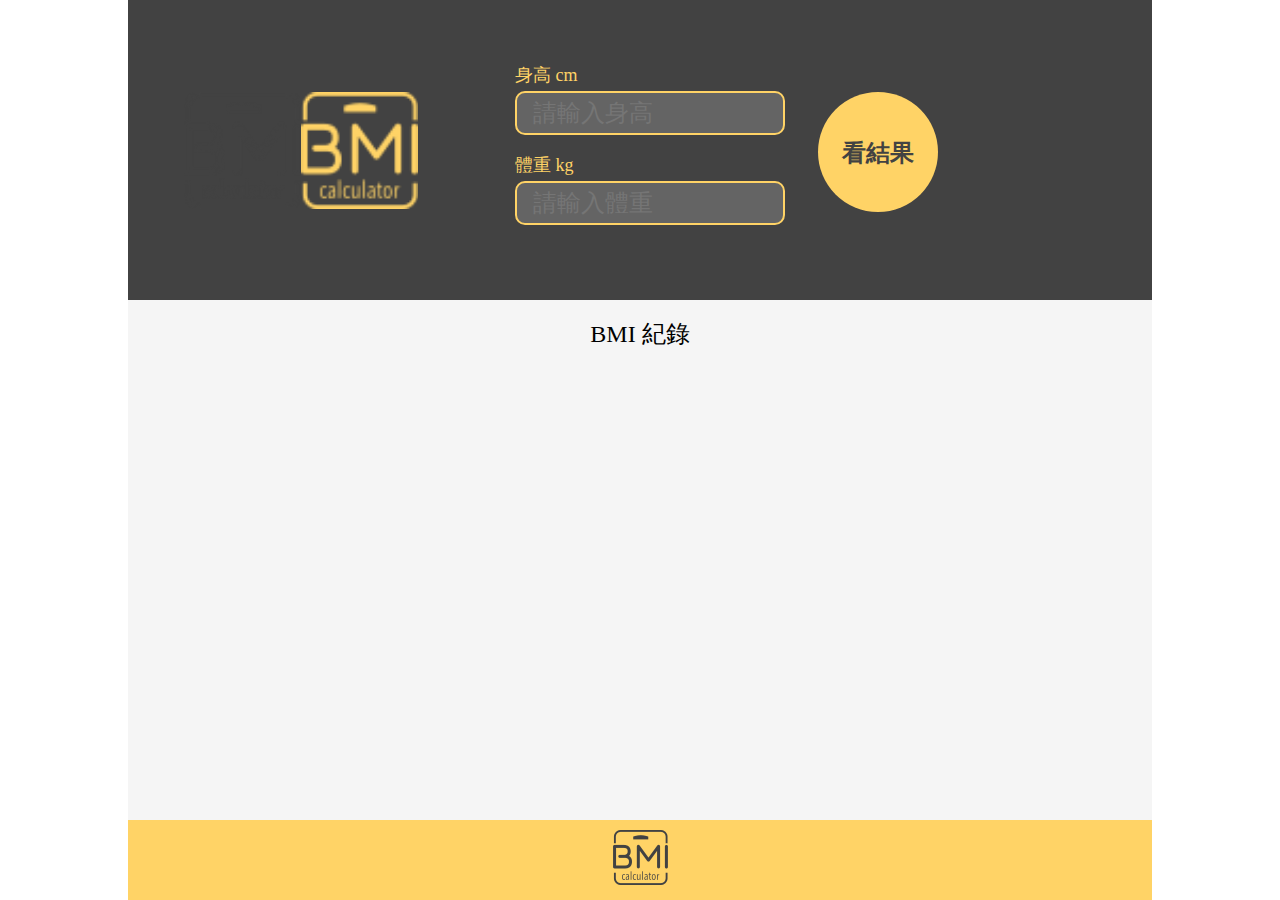
==== js/bmi/bmi.html @ 58bdea58 "BMI" ====
<!DOCTYPE html>
  <head>
    <meta charset="UTF-8">
    <meta name="viewport" content="width=device-width, initial-scale=1">
    <meta name="Description" content="">
    <!--<script src="http://connect.facebook.net/zh_TW/all.js"></script>-->
    <title>FB</title>
    <style type="text/css">
      html, body {
      height:100%;
      width: 1024px;
      margin: 0px auto;
      }
      #wrap {
        position: relative;
        margin:  0px auto ;
        width: 1024px;
        min-height: 100%;
        background-color: #f5f5f5;
      }
      #bmihead{
        height: 300px;
        color: #FFD366;
        background-color: #424242;
      }
      #logo{
        position: absolute;
        top: 92px;
        left: 56px;
        border-right: 117px solid transparent;
        width: 117px;
        height: 117px;
        overflow:hidden;
        filter:drop-shadow(117px 0px #FFD366);
      }
      #bmifrom{
        position:absolute;
        top:  15px;
        left: 387px;
        margin: 50px auto;
      }
      label{
        font-size: 18px;
        line-height: 21px;
        color: #FFD366;
      }
      input{
        width: 234px;
        height: 40px;
        padding: 0px 16px;
        font-size: 24px;
        line-height: 25px;
        color: #fff;
        background-color: #646464;
        border: solid 2px #FFD366;
        border-radius: 10px;
        margin: 5px 0px 20px 0px;
      }
      #bmibut{
        position:absolute;
        top: 92px;
        left: 690px;
        width: 120px;
        height: 120px;
        color: #424242;
        font-size: 24px;
        line-height: 25px;
        font-weight: bold;
        text-decoration: none;
        border: none;
        background-color:#FFD366;
        border-radius:99em;
      }
      #bmimain{
        text-align:center;
        padding: 20px 0px 80px 0px;
      }
      #bmititle{
        font-size: 24px;
        line-height: 28px;
      }
      #bmifoot{
        position:relative;
        width:100%;
        height:80px;
        margin-top: -80px;
        text-align: center;
        background-color: #FFD366;
        clear:both;
      }
      #bmifoot img{
        margin: 10px auto;
      }
    </style>
  </head>
  <body>
    <div id="wrap">
        <div id="bmihead">
          <img id="logo" src="./images/bmiclogo.png"/><br>
            <form id="bmifrom">
              <label>身高 cm</label><br>
              <input type="number" name="quantity" min="30" max="500" placeholder="請輸入身高"><br>
              <label>體重 kg</label><br>
              <input type="number" name="quantity" min="10" max="800" placeholder="請輸入體重"><br>
            </form>
          <button id="bmibut" type="button">看結果</button>
        </div>
        <div id="bmimain">
          <div id="bmititle">BMI 紀錄</div>
        </div>
    </div>
        <div id="bmifoot">
        <img src="./images/bmiclogo.png"/>
        </div>
      </div>
  </body>
</html>
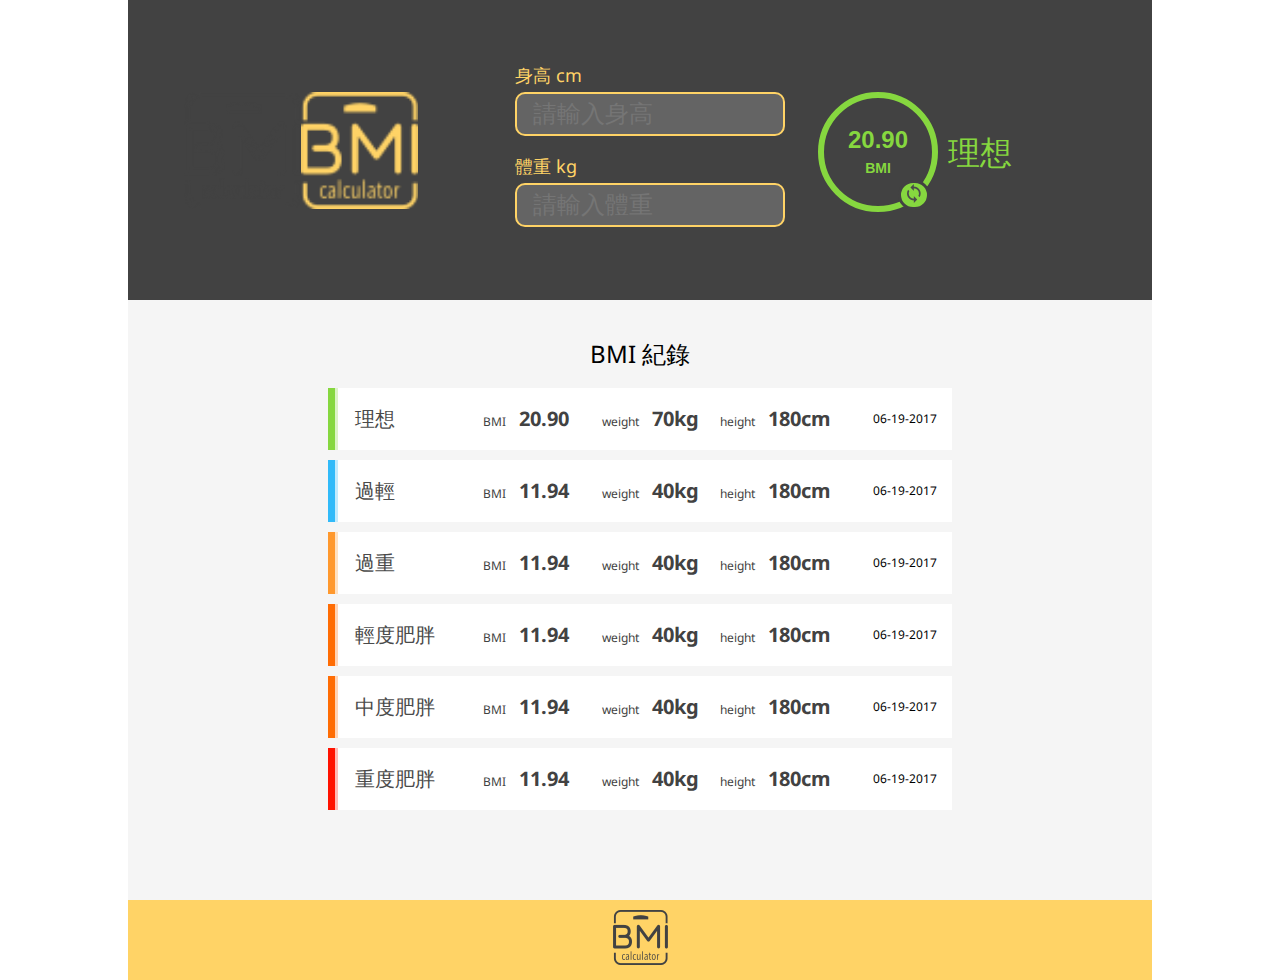
==== commit 0f28ff56: "BMI" ====
--- a/js/bmi/bmi.html
+++ b/js/bmi/bmi.html
@@ -5,11 +5,13 @@
     <meta name="Description" content="">
     <!--<script src="http://connect.facebook.net/zh_TW/all.js"></script>-->
     <title>FB</title>
+    <link href="https://fonts.googleapis.com/css?family=Noto+Sans" rel="stylesheet">
     <style type="text/css">
       html, body {
       height:100%;
       width: 1024px;
       margin: 0px auto;
+      font-family: 'Noto Sans', sans-serif;
       }
       #wrap {
         position: relative;
@@ -22,6 +24,7 @@
         height: 300px;
         color: #FFD366;
         background-color: #424242;
+        -webkit-user-select: none;
       }
       #logo{
         position: absolute;
@@ -40,6 +43,7 @@
         margin: 50px auto;
       }
       label{
+        font-family: .AppleSystemUIFont;
         font-size: 18px;
         line-height: 21px;
         color: #FFD366;
@@ -55,6 +59,7 @@
         border: solid 2px #FFD366;
         border-radius: 10px;
         margin: 5px 0px 20px 0px;
+        outline: none;/*去除超連結的虛線外框*/
       }
       #bmibut{
         position:absolute;
@@ -70,14 +75,127 @@
         border: none;
         background-color:#FFD366;
         border-radius:99em;
+        -webkit-user-select: none;
+        outline: none;/*去除超連結的虛線外框*/
+      }
+      #bmibut:hover{
+        box-shadow: 0 0 6px 3px rgba(255,196,50,0.64);
+      }
+      #bmibut:active{
+        box-shadow: none;
+        background-color:rgba(222,168,33,1);
+      }
+      #bmiresults{
+        position:absolute;
+        top: 92px;
+        left: 690px;
+        width: 120px;
+        height: 120px;
+        color: #86D73F;
+        font-size: 24px;
+        line-height: 25px;
+        font-weight: bold;
+        text-decoration: none;
+        border: 6px solid #86D73F;
+        background-color:#424242;
+        border-radius:99em;
+        -webkit-user-select: none;
+        outline: none;/*去除超連結的虛線外框*/
+        float: left;
+      }
+      #bmiresults strong{
+        font-family: .AppleSystemUIFont;
+        font-size: 14px;
+        line-height: 17px;
+      }
+      #reset{
+        width: 30px
+        height: 30px;
+        position:absolute;
+        top: 180px;
+        left: 770px;
+        border-radius:99em;
+        background: #86D73F;
+        border: 3px solid #424242;
+      }
+      #bmiresultsname{
+        width: 64px;
+        position:absolute;
+        top: 130px;
+        left: 820px;
+        font-family: .SFNSDisplay;
+        font-size: 32px;
+        color: #86D73F;
       }
       #bmimain{
         text-align:center;
         padding: 20px 0px 80px 0px;
+        margin-bottom: 80px;
       }
       #bmititle{
         font-size: 24px;
         line-height: 28px;
+        margin: 20px auto;
+      }
+      .bmibox {
+        margin: 10px auto;
+        line-height: 62px;
+        width: 624px;
+        height: 62px;
+        background-color: #fff;
+      }
+      .bmicolor{
+        width: 7px;
+        line-height:62px;
+        float: left;
+        -webkit-user-select: none;
+      }
+      #good{
+        background-color: #86D73F;
+        box-shadow:3px 0px rgba(134,215,63,0.29);
+      }
+      #too-light{
+        background-color: #31BAF9;
+        box-shadow:3px 0px rgba(49,186,249,0.29);
+      }
+      #too-heavy{
+        background-color: #FF982D;
+        box-shadow:3px 0px rgba(255,152,45,0.29);
+      }
+      #mild-obese{
+        background-color: #FF6C03;
+        box-shadow:3px 0px rgba(255,108,3,0.29);
+      }
+      #moderately-fat{
+        background-color: #FF6C03;
+        box-shadow:3px 0px rgba(255,108,3,0.29);
+      }
+      #severe-obesity{
+        background-color: #FF1200;
+        box-shadow:3px 0px rgba(255,18,0,0.29);
+      }
+      .bmistatus{
+        width: 15%;
+        margin: 0px 20px;
+        font-size: 20px;
+        color: #4A4A4A;
+        text-align: left;
+        float: left;
+      }
+      .bminame{
+        width: 20%;
+        font-size: 12px;
+        color: #424242;
+        float: left;
+      }
+      .bminame strong{
+        margin: 0px 10px;
+        font-size: 20px;
+      }
+      .bmidata{
+        float: right;
+        font-size: 12px;
+        margin: 0px 15px;
       }
       #bmifoot{
         position:relative;
@@ -103,10 +221,65 @@
               <label>體重 kg</label><br>
               <input type="number" name="quantity" min="10" max="800" placeholder="請輸入體重"><br>
             </form>
-          <button id="bmibut" type="button">看結果</button>
+          <button id="bmiresults" type="button">
+            20.90<br><strong>BMI</strong>
+            <button id="reset" type="button">
+              <img src="./images/icons_loop.png">
+            </button>
+            <div id="bmiresultsname">理想</div>
+          </button>
+          <!--<button id="bmibut" type="button">看結果</button>-->
         </div>
         <div id="bmimain">
           <div id="bmititle">BMI 紀錄</div>
+          <div class="bmibox">
+            <div class="bmicolor" id="good">&nbsp;</div>
+            <div class="bmistatus">理想</div>
+            <div class="bminame">BMI <strong>20.90</strong> </div>
+            <div class="bminame">weight <strong>70kg</strong> </div>
+            <div class="bminame">height <strong>180cm</strong> </div>
+            <div class="bmidata">06-19-2017</div>
+          </div>
+          <div class="bmibox">
+            <div class="bmicolor" id="too-light">&nbsp;</div>
+            <div class="bmistatus">過輕</div>
+            <div class="bminame">BMI <strong>11.94</strong> </div>
+            <div class="bminame">weight <strong>40kg</strong> </div>
+            <div class="bminame">height <strong>180cm</strong> </div>
+            <div class="bmidata">06-19-2017</div>
+          </div>
+          <div class="bmibox">
+            <div class="bmicolor" id="too-heavy">&nbsp;</div>
+            <div class="bmistatus">過重</div>
+            <div class="bminame">BMI <strong>11.94</strong> </div>
+            <div class="bminame">weight <strong>40kg</strong> </div>
+            <div class="bminame">height <strong>180cm</strong> </div>
+            <div class="bmidata">06-19-2017</div>
+          </div>
+          <div class="bmibox">
+            <div class="bmicolor" id="mild-obese">&nbsp;</div>
+            <div class="bmistatus">輕度肥胖</div>
+            <div class="bminame">BMI <strong>11.94</strong> </div>
+            <div class="bminame">weight <strong>40kg</strong> </div>
+            <div class="bminame">height <strong>180cm</strong> </div>
+            <div class="bmidata">06-19-2017</div>
+          </div>
+          <div class="bmibox">
+            <div class="bmicolor" id="moderately-fat">&nbsp;</div>
+            <div class="bmistatus">中度肥胖</div>
+            <div class="bminame">BMI <strong>11.94</strong> </div>
+            <div class="bminame">weight <strong>40kg</strong> </div>
+            <div class="bminame">height <strong>180cm</strong> </div>
+            <div class="bmidata">06-19-2017</div>
+          </div>
+          <div class="bmibox">
+            <div class="bmicolor" id="severe-obesity">&nbsp;</div>
+            <div class="bmistatus">重度肥胖</div>
+            <div class="bminame">BMI <strong>11.94</strong> </div>
+            <div class="bminame">weight <strong>40kg</strong> </div>
+            <div class="bminame">height <strong>180cm</strong> </div>
+            <div class="bmidata">06-19-2017</div>
+          </div>
         </div>
     </div>
         <div id="bmifoot">
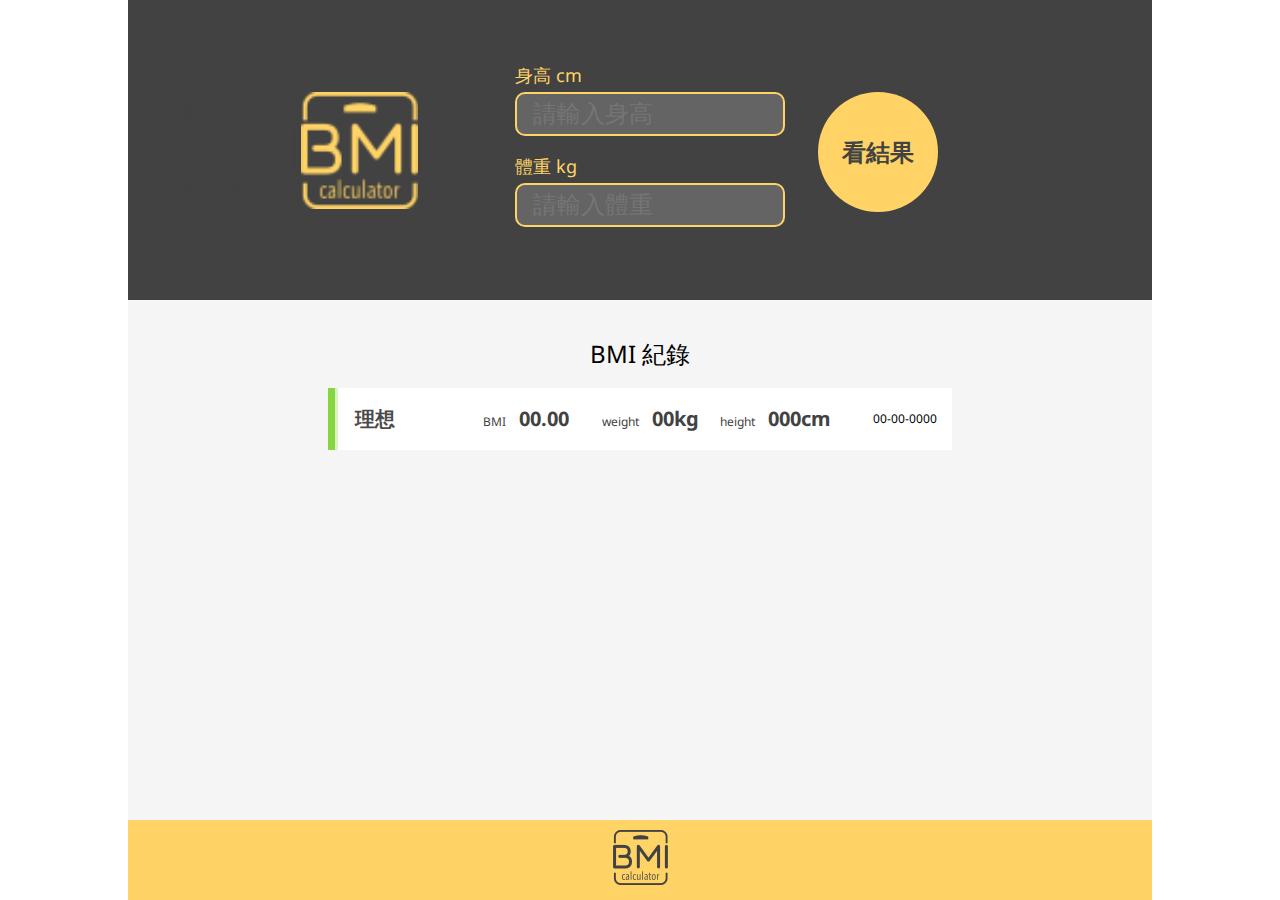
==== commit 6b93e2d4: "Bmi 計算功能" ====
--- a/js/bmi/bmi.html
+++ b/js/bmi/bmi.html
@@ -3,213 +3,10 @@
     <meta charset="UTF-8">
     <meta name="viewport" content="width=device-width, initial-scale=1">
     <meta name="Description" content="">
-    <!--<script src="http://connect.facebook.net/zh_TW/all.js"></script>-->
     <title>FB</title>
     <link href="https://fonts.googleapis.com/css?family=Noto+Sans" rel="stylesheet">
-    <style type="text/css">
-      html, body {
-      height:100%;
-      width: 1024px;
-      margin: 0px auto;
-      font-family: 'Noto Sans', sans-serif;
-      }
-      #wrap {
-        position: relative;
-        margin:  0px auto ;
-        width: 1024px;
-        min-height: 100%;
-        background-color: #f5f5f5;
-      }
-      #bmihead{
-        height: 300px;
-        color: #FFD366;
-        background-color: #424242;
-        -webkit-user-select: none;
-      }
-      #logo{
-        position: absolute;
-        top: 92px;
-        left: 56px;
-        border-right: 117px solid transparent;
-        width: 117px;
-        height: 117px;
-        overflow:hidden;
-        filter:drop-shadow(117px 0px #FFD366);
-      }
-      #bmifrom{
-        position:absolute;
-        top:  15px;
-        left: 387px;
-        margin: 50px auto;
-      }
-      label{
-        font-family: .AppleSystemUIFont;
-        font-size: 18px;
-        line-height: 21px;
-        color: #FFD366;
-      }
-      input{
-        width: 234px;
-        height: 40px;
-        padding: 0px 16px;
-        font-size: 24px;
-        line-height: 25px;
-        color: #fff;
-        background-color: #646464;
-        border: solid 2px #FFD366;
-        border-radius: 10px;
-        margin: 5px 0px 20px 0px;
-        outline: none;/*去除超連結的虛線外框*/
-      }
-      #bmibut{
-        position:absolute;
-        top: 92px;
-        left: 690px;
-        width: 120px;
-        height: 120px;
-        color: #424242;
-        font-size: 24px;
-        line-height: 25px;
-        font-weight: bold;
-        text-decoration: none;
-        border: none;
-        background-color:#FFD366;
-        border-radius:99em;
-        -webkit-user-select: none;
-        outline: none;/*去除超連結的虛線外框*/
-      }
-      #bmibut:hover{
-        box-shadow: 0 0 6px 3px rgba(255,196,50,0.64);
-      }
-      #bmibut:active{
-        box-shadow: none;
-        background-color:rgba(222,168,33,1);
-      }
-      #bmiresults{
-        position:absolute;
-        top: 92px;
-        left: 690px;
-        width: 120px;
-        height: 120px;
-        color: #86D73F;
-        font-size: 24px;
-        line-height: 25px;
-        font-weight: bold;
-        text-decoration: none;
-        border: 6px solid #86D73F;
-        background-color:#424242;
-        border-radius:99em;
-        -webkit-user-select: none;
-        outline: none;/*去除超連結的虛線外框*/
-        float: left;
-      }
-      #bmiresults strong{
-        font-family: .AppleSystemUIFont;
-        font-size: 14px;
-        line-height: 17px;
-      }
-      #reset{
-        width: 30px
-        height: 30px;
-        position:absolute;
-        top: 180px;
-        left: 770px;
-        border-radius:99em;
-        background: #86D73F;
-        border: 3px solid #424242;
-      }
-      #bmiresultsname{
-        width: 64px;
-        position:absolute;
-        top: 130px;
-        left: 820px;
-        font-family: .SFNSDisplay;
-        font-size: 32px;
-        color: #86D73F;
-      }
-      #bmimain{
-        text-align:center;
-        padding: 20px 0px 80px 0px;
-        margin-bottom: 80px;
-      }
-      #bmititle{
-        font-size: 24px;
-        line-height: 28px;
-        margin: 20px auto;
-      }
-      .bmibox {
-        margin: 10px auto;
-        line-height: 62px;
-        width: 624px;
-        height: 62px;
-        background-color: #fff;
-      }
-      .bmicolor{
-        width: 7px;
-        line-height:62px;
-        float: left;
-        -webkit-user-select: none;
-      }
-      #good{
-        background-color: #86D73F;
-        box-shadow:3px 0px rgba(134,215,63,0.29);
-      }
-      #too-light{
-        background-color: #31BAF9;
-        box-shadow:3px 0px rgba(49,186,249,0.29);
-      }
-      #too-heavy{
-        background-color: #FF982D;
-        box-shadow:3px 0px rgba(255,152,45,0.29);
-      }
-      #mild-obese{
-        background-color: #FF6C03;
-        box-shadow:3px 0px rgba(255,108,3,0.29);
-      }
-      #moderately-fat{
-        background-color: #FF6C03;
-        box-shadow:3px 0px rgba(255,108,3,0.29);
-      }
-      #severe-obesity{
-        background-color: #FF1200;
-        box-shadow:3px 0px rgba(255,18,0,0.29);
-      }
-      .bmistatus{
-        width: 15%;
-        margin: 0px 20px;
-        font-size: 20px;
-        color: #4A4A4A;
-        text-align: left;
-        float: left;
-      }
-      .bminame{
-        width: 20%;
-        font-size: 12px;
-        color: #424242;
-        float: left;
-      }
-      .bminame strong{
-        margin: 0px 10px;
-        font-size: 20px;
-      }
-      .bmidata{
-        float: right;
-        font-size: 12px;
-        margin: 0px 15px;
-      }
-      #bmifoot{
-        position:relative;
-        width:100%;
-        height:80px;
-        margin-top: -80px;
-        text-align: center;
-        background-color: #FFD366;
-        clear:both;
-      }
-      #bmifoot img{
-        margin: 10px auto;
-      }
-    </style>
+    <link href="./css/styles.css" rel="stylesheet">
+    <link href="./css/levelcolor.css" rel="stylesheet">
   </head>
   <body>
     <div id="wrap">
@@ -217,68 +14,75 @@
           <img id="logo" src="./images/bmiclogo.png"/><br>
             <form id="bmifrom">
               <label>身高 cm</label><br>
-              <input type="number" name="quantity" min="30" max="500" placeholder="請輸入身高"><br>
+              <input type="text" id="bdy_height" maxlength="3" placeholder="請輸入身高" required="required"><br>
               <label>體重 kg</label><br>
-              <input type="number" name="quantity" min="10" max="800" placeholder="請輸入體重"><br>
+              <input type="text" id="bdy_weight" maxlength="4" placeholder="請輸入體重" required="required"><br>
             </form>
-          <button id="bmiresults" type="button">
-            20.90<br><strong>BMI</strong>
-            <button id="reset" type="button">
-              <img src="./images/icons_loop.png">
-            </button>
-            <div id="bmiresultsname">理想</div>
-          </button>
-          <!--<button id="bmibut" type="button">看結果</button>-->
+            <div id="all_btn">
+              <button class="bmiresults" type="button">
+                <div id="bmistatus">00.00<br><strong>BMI</strong></div>
+                <button class="reset_btn" type="button">
+                  <img src="./images/icons_loop.png">
+                </button>
+                <div class="bmiresultsname">XX</div>
+              </button>
+              <button id="bmibut_btn" type="button">看結果</button>
+            </div>
         </div>
         <div id="bmimain">
           <div id="bmititle">BMI 紀錄</div>
-          <div class="bmibox">
-            <div class="bmicolor" id="good">&nbsp;</div>
-            <div class="bmistatus">理想</div>
-            <div class="bminame">BMI <strong>20.90</strong> </div>
-            <div class="bminame">weight <strong>70kg</strong> </div>
-            <div class="bminame">height <strong>180cm</strong> </div>
-            <div class="bmidata">06-19-2017</div>
-          </div>
-          <div class="bmibox">
-            <div class="bmicolor" id="too-light">&nbsp;</div>
-            <div class="bmistatus">過輕</div>
-            <div class="bminame">BMI <strong>11.94</strong> </div>
-            <div class="bminame">weight <strong>40kg</strong> </div>
-            <div class="bminame">height <strong>180cm</strong> </div>
-            <div class="bmidata">06-19-2017</div>
-          </div>
-          <div class="bmibox">
-            <div class="bmicolor" id="too-heavy">&nbsp;</div>
-            <div class="bmistatus">過重</div>
-            <div class="bminame">BMI <strong>11.94</strong> </div>
-            <div class="bminame">weight <strong>40kg</strong> </div>
-            <div class="bminame">height <strong>180cm</strong> </div>
-            <div class="bmidata">06-19-2017</div>
-          </div>
-          <div class="bmibox">
-            <div class="bmicolor" id="mild-obese">&nbsp;</div>
-            <div class="bmistatus">輕度肥胖</div>
-            <div class="bminame">BMI <strong>11.94</strong> </div>
-            <div class="bminame">weight <strong>40kg</strong> </div>
-            <div class="bminame">height <strong>180cm</strong> </div>
-            <div class="bmidata">06-19-2017</div>
-          </div>
-          <div class="bmibox">
-            <div class="bmicolor" id="moderately-fat">&nbsp;</div>
-            <div class="bmistatus">中度肥胖</div>
-            <div class="bminame">BMI <strong>11.94</strong> </div>
-            <div class="bminame">weight <strong>40kg</strong> </div>
-            <div class="bminame">height <strong>180cm</strong> </div>
-            <div class="bmidata">06-19-2017</div>
-          </div>
-          <div class="bmibox">
-            <div class="bmicolor" id="severe-obesity">&nbsp;</div>
-            <div class="bmistatus">重度肥胖</div>
-            <div class="bminame">BMI <strong>11.94</strong> </div>
-            <div class="bminame">weight <strong>40kg</strong> </div>
-            <div class="bminame">height <strong>180cm</strong> </div>
-            <div class="bmidata">06-19-2017</div>
+          <div id="allbmibox">
+
+            <div class="bmibox">
+              <div class="bmicolor" id="good">&nbsp;</div>
+              <div class="bmistatusbox">理想</div>
+              <div class="bminame bminamebox">BMI <strong>00.00</strong> </div>
+              <div class="bminame weightbox">weight <strong>00kg</strong> </div>
+              <div class="bminame heightbox">height <strong>000cm</strong> </div>
+              <div class="bmidata">00-00-0000</div>
+            </div>
+          <!--
+            <div class="bmibox">
+              <div class="bmicolor" id="too-light">&nbsp;</div>
+              <div class="bmistatus">過輕</div>
+              <div class="bminame">BMI <strong>11.94</strong> </div>
+              <div class="bminame">weight <strong>40kg</strong> </div>
+              <div class="bminame">height <strong>180cm</strong> </div>
+              <div class="bmidata">06-19-2017</div>
+            </div>
+            <div class="bmibox">
+              <div class="bmicolor" id="too-heavy">&nbsp;</div>
+              <div class="bmistatus">過重</div>
+              <div class="bminame">BMI <strong>11.94</strong> </div>
+              <div class="bminame">weight <strong>40kg</strong> </div>
+              <div class="bminame">height <strong>180cm</strong> </div>
+              <div class="bmidata">06-19-2017</div>
+            </div>
+            <div class="bmibox">
+              <div class="bmicolor" id="mild-obese">&nbsp;</div>
+              <div class="bmistatus">輕度肥胖</div>
+              <div class="bminame">BMI <strong>11.94</strong> </div>
+              <div class="bminame">weight <strong>40kg</strong> </div>
+              <div class="bminame">height <strong>180cm</strong> </div>
+              <div class="bmidata">06-19-2017</div>
+            </div>
+            <div class="bmibox">
+              <div class="bmicolor" id="moderately-fat">&nbsp;</div>
+              <div class="bmistatus">中度肥胖</div>
+              <div class="bminame">BMI <strong>11.94</strong> </div>
+              <div class="bminame">weight <strong>40kg</strong> </div>
+              <div class="bminame">height <strong>180cm</strong> </div>
+              <div class="bmidata">06-19-2017</div>
+            </div>
+            <div class="bmibox">
+              <div class="bmicolor" id="severe-obesity">&nbsp;</div>
+              <div class="bmistatus">重度肥胖</div>
+              <div class="bminame">BMI <strong>11.94</strong> </div>
+              <div class="bminame">weight <strong>40kg</strong> </div>
+              <div class="bminame">height <strong>180cm</strong> </div>
+              <div class="bmidata">06-19-2017</div>
+            </div>
+          -->
           </div>
         </div>
     </div>
@@ -286,5 +90,6 @@
         <img src="./images/bmiclogo.png"/>
         </div>
       </div>
+    <script src="./js/bmi.js"></script>
   </body>
 </html>--- a/js/bmi/css/styles.css
+++ b/js/bmi/css/styles.css
@@ -0,0 +1,204 @@
+/* Component styles */
+
+html, body {
+      height:100%;
+      width: 1024px;
+      margin: 0px auto;
+      font-family: 'Noto Sans', sans-serif;
+      }
+      #wrap {
+        position: relative;
+        margin:  0px auto ;
+        width: 1024px;
+        min-height: 100%;
+        background-color: #f5f5f5;
+      }
+      #bmihead{
+        height: 300px;
+        color: #FFD366;
+        background-color: #424242;
+        -webkit-user-select: none;
+      }
+      #logo{
+        position: absolute;
+        top: 92px;
+        left: 56px;
+        border-right: 117px solid transparent;
+        width: 117px;
+        height: 117px;
+        overflow:hidden;
+        filter:drop-shadow(117px 0px #FFD366);
+      }
+      #bmifrom{
+        position:absolute;
+        top:  15px;
+        left: 387px;
+        margin: 50px auto;
+      }
+      label{
+        font-family: .AppleSystemUIFont;
+        font-size: 18px;
+        line-height: 21px;
+        color: #FFD366;
+      }
+      input{
+        width: 234px;
+        height: 40px;
+        padding: 0px 16px;
+        font-size: 24px;
+        line-height: 25px;
+        color: #fff;
+        background-color: #646464;
+        border: solid 2px #FFD366;
+        border-radius: 10px;
+        margin: 5px 0px 20px 0px;
+        outline: none;/*去除超連結的虛線外框*/
+      }
+      #bmibut_btn{
+        position:absolute;
+        top: 92px;
+        left: 690px;
+        width: 120px;
+        height: 120px;
+        color: #424242;
+        font-size: 24px;
+        line-height: 25px;
+        font-weight: bold;
+        text-decoration: none;
+        border: none;
+        background-color:#FFD366;
+        border-radius:99em;
+        -webkit-user-select: none;
+        outline: none;/*去除超連結的虛線外框*/
+      }
+      #bmibut_btn:hover{
+        box-shadow: 0 0 6px 3px rgba(255,196,50,0.64);
+      }
+      #bmibut_btn:active{
+        box-shadow: none;
+        background-color:rgba(222,168,33,1);
+      }
+      .bmiresults{
+      	display:none;
+        position:absolute;
+        top: 92px;
+        left: 690px;
+        width: 120px;
+        height: 120px;
+        font-size: 24px;
+        line-height: 25px;
+        font-weight: bold;
+        text-decoration: none;
+        border: 6px solid #FFF;
+        color: #FFF;
+        background-color:#424242;
+        border-radius:99em;
+        -webkit-user-select: none;
+        outline: none;/*去除超連結的虛線外框*/
+        float: left;
+      }
+      .bmiresults strong{
+        font-family: .AppleSystemUIFont;
+        font-size: 14px;
+        line-height: 17px;
+      }
+      .reset_btn{
+      	display:none;
+        width: 30px;
+        height: 30px;
+        padding: 2px;
+        position:absolute;
+        top: 180px;
+        left: 770px;
+        border-radius:99em;
+        background: #FFF;
+        border: 3px solid #424242;
+        -webkit-user-select: none;
+        outline: none;/*去除超連結的虛線外框*/
+        transform:rotate(0deg);
+        -webkit-transform:rotate(0deg);
+        -moz-transform:rotate(0deg);
+        -o-transform:rotate(0deg);
+        -ms-transform:rotate(0deg);
+      }
+      #reset_btn:hover{
+        transform:rotate(360deg);
+        -webkit-transform:rotate(360deg);
+        -moz-transform:rotate(360deg);
+        -o-transform:rotate(360deg);
+        -ms-transform:rotate(360deg);
+        transform:scale(1.2);
+        -webkit-transform:scale(1.2);
+        -moz-transform:scale(1.2);
+        -o-transform:scale(1.2);
+        -ms-transform:scale(1.2);
+      }
+      .bmiresultsname{
+      	display:none;
+        position:absolute;
+        top: 130px;
+        left: 820px;
+        font-family: .SFNSDisplay;
+        font-size: 32px;
+        color: #fff;
+        font-weight: bold;
+      }
+      #bmimain{
+        text-align:center;
+        padding: 20px 0px 80px 0px;
+        margin-bottom: 80px;
+      }
+      #bmititle{
+        font-size: 24px;
+        line-height: 28px;
+        margin: 20px auto;
+      }
+      .bmibox {
+        margin: 10px auto;
+        line-height: 62px;
+        width: 624px;
+        height: 62px;
+        background-color: #fff;
+      }
+      .bmicolor{
+        width: 7px;
+        line-height:62px;
+        float: left;
+        -webkit-user-select: none;
+      }
+      .bmistatusbox{
+        width: 15%;
+        margin: 0px 20px;
+        font-size: 20px;
+        color: #4A4A4A;
+        font-weight: bold;
+        text-align: left;
+        float: left;
+      }
+      .bminame{
+        width: 20%;
+        font-size: 12px;
+        color: #424242;
+        float: left;
+      }
+      .bminame strong{
+        margin: 0px 10px;
+        font-size: 20px;
+      }
+      .bmidata{
+        float: right;
+        font-size: 12px;
+        margin: 0px 15px;
+      }
+      #bmifoot{
+        position:relative;
+        width:100%;
+        height:80px;
+        margin-top: -80px;
+        text-align: center;
+        background-color: #FFD366;
+        clear:both;
+      }
+      #bmifoot img{
+        margin: 10px auto;
+      }--- a/js/bmi/css/levelcolor.css
+++ b/js/bmi/css/levelcolor.css
@@ -0,0 +1,88 @@
+/* bmiresults  */
+#rs-too-light{
+  border: 6px solid #31BAF9;
+  color: #31BAF9;
+}
+#rs-good{
+  border: 6px solid #86D73F;
+  color: #86D73F;
+}
+#rs-too-heavy{
+  border: 6px solid #FF982D;
+  color: #FF982D;
+}
+#rs-mild-obese{
+  border: 6px solid #FF6C03;
+  color: #FF6C03;
+}
+#rs-moderately-fat{
+  border: 6px solid #FF6C03;
+  color: #FF6C03;
+}
+#rs-severe-obesity{
+  border: 6px solid #FF1200;
+  color: #FF1200;
+}
+/*   reset_btn   */
+#rtbtn-too-light{
+  background-color: #31BAF9;
+}
+#rtbtn-rsn-good{
+  background-color: #86D73F;
+}
+#rtbtn-too-heavy{
+  background-color: #FF982D;
+}
+#rtbtn-mild-obese{
+  background-color: #FF6C03;
+}
+#rtbtn-moderately-fat{
+  background-color: #FF6C03;
+}
+#rtbtn-severe-obesity{
+  background-color: #FF1200;
+}
+/*   bmiresultsname   */
+#rsn-too-light{
+  color: #31BAF9;
+}
+#rsn-good{
+  color: #86D73F;
+}
+#rsn-too-heavy{
+  color: #FF982D;
+}
+#rsn-mild-obese{
+  color: #FF6C03;
+}
+#rsn-moderately-fat{
+  color: #FF6C03;
+}
+#rsn-severe-obesity{
+  color: #FF1200;
+}
+/*box color*/
+#good{
+  background-color: #86D73F;
+  box-shadow:3px 0px rgba(134,215,63,0.29);
+}
+#too-light{
+  background-color: #31BAF9;
+  box-shadow:3px 0px rgba(49,186,249,0.29);
+}
+#too-heavy{
+  background-color: #FF982D;
+  box-shadow:3px 0px rgba(255,152,45,0.29);
+}
+#mild-obese{
+  background-color: #FF6C03;
+  box-shadow:3px 0px rgba(255,108,3,0.29);
+}
+#moderately-fat{
+  background-color: #FF6C03;
+  box-shadow:3px 0px rgba(255,108,3,0.29);
+}
+#severe-obesity{
+  background-color: #FF1200;
+  box-shadow:3px 0px rgba(255,18,0,0.29);
+}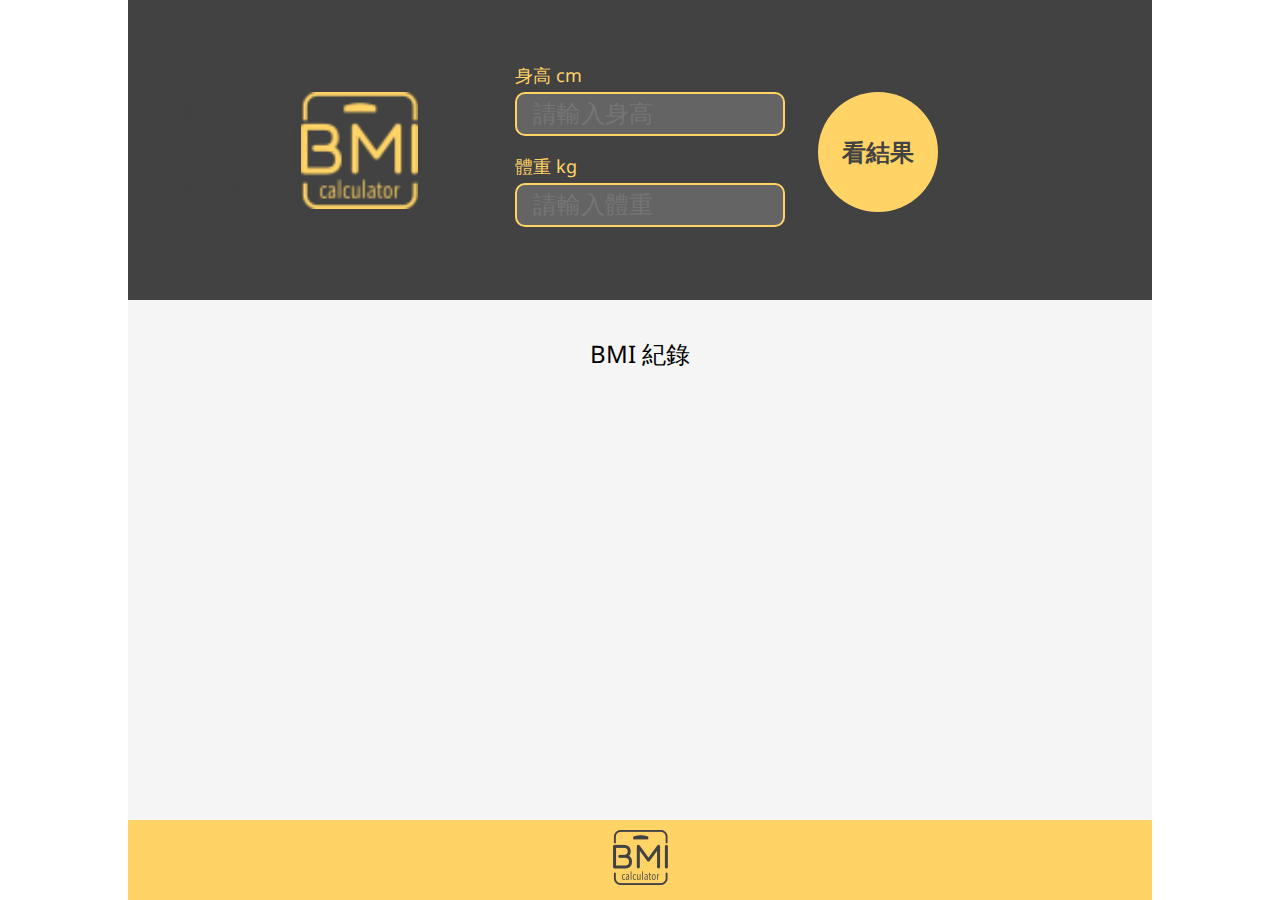
==== commit 623023c2: "BMI 完成" ====
--- a/js/bmi/bmi.html
+++ b/js/bmi/bmi.html
@@ -3,7 +3,7 @@
     <meta charset="UTF-8">
     <meta name="viewport" content="width=device-width, initial-scale=1">
     <meta name="Description" content="">
-    <title>FB</title>
+    <title>BMI</title>
     <link href="https://fonts.googleapis.com/css?family=Noto+Sans" rel="stylesheet">
     <link href="./css/styles.css" rel="stylesheet">
     <link href="./css/levelcolor.css" rel="stylesheet">
@@ -31,8 +31,8 @@
         </div>
         <div id="bmimain">
           <div id="bmititle">BMI 紀錄</div>
-          <div id="allbmibox">
-
+          <div class="allbmibox">
+          <!--
             <div class="bmibox">
               <div class="bmicolor" id="good">&nbsp;</div>
               <div class="bmistatusbox">理想</div>
@@ -41,7 +41,6 @@
               <div class="bminame heightbox">height <strong>000cm</strong> </div>
               <div class="bmidata">00-00-0000</div>
             </div>
-          <!--
             <div class="bmibox">
               <div class="bmicolor" id="too-light">&nbsp;</div>
               <div class="bmistatus">過輕</div>
--- a/js/bmi/css/levelcolor.css
+++ b/js/bmi/css/levelcolor.css
@@ -27,7 +27,7 @@
 #rtbtn-too-light{
   background-color: #31BAF9;
 }
-#rtbtn-rsn-good{
+#rtbtn-good{
   background-color: #86D73F;
 }
 #rtbtn-too-heavy{
